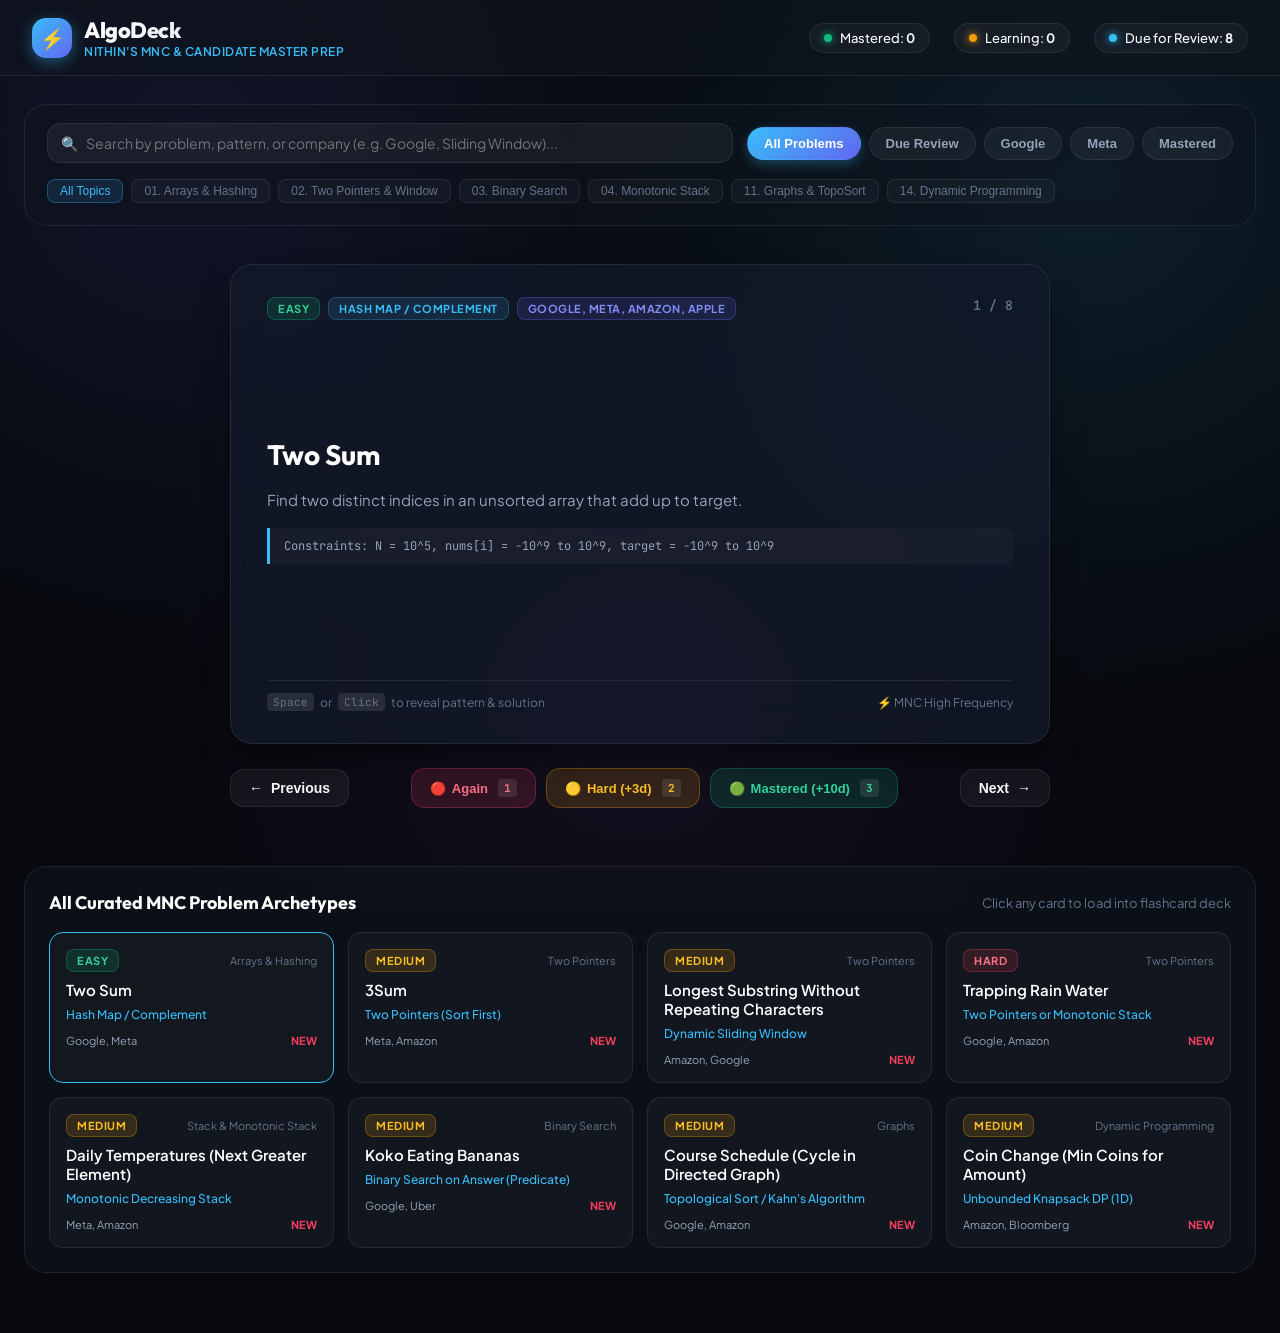
==== ui/index.html @ 0191e3c0 "Add AlgoDeck 3D Interactive Flashcard UI and Active Spaced Repetition engine" ====
<!DOCTYPE html>
<html lang="en">
<head>
  <meta charset="UTF-8">
  <meta name="viewport" content="width=device-width, initial-scale=1.0">
  <title>AlgoDeck — Nithin's MNC & Candidate Master Flashcards</title>
  <meta name="description" content="Personalized algorithmic flashcards and active recall engine for Tier-1 MNC interviews and Codeforces/LeetCode mastery.">
  <link rel="stylesheet" href="style.css">
</head>
<body>

  <!-- Header -->
  <header>
    <div class="brand-wrapper">
      <div class="brand-icon">⚡</div>
      <div>
        <h1 class="brand-title">AlgoDeck</h1>
        <div class="brand-subtitle">Nithin's MNC & Candidate Master Prep</div>
      </div>
    </div>

    <div class="stats-bar">
      <div class="stat-item">
        <span class="stat-dot emerald"></span>
        <span>Mastered: <strong id="statMastered">0</strong></span>
      </div>
      <div class="stat-item">
        <span class="stat-dot amber"></span>
        <span>Learning: <strong id="statLearning">0</strong></span>
      </div>
      <div class="stat-item">
        <span class="stat-dot cyan"></span>
        <span>Due for Review: <strong id="statDue">0</strong></span>
      </div>
    </div>
  </header>

  <!-- Main Content -->
  <main>

    <!-- Controls & Filters Strip -->
    <section class="controls-container">
      <div class="filter-row-top">
        <div class="search-input-wrapper">
          <span class="search-icon">🔍</span>
          <input type="text" id="searchInput" placeholder="Search by problem, pattern, or company (e.g. Google, Sliding Window)...">
        </div>

        <div class="tab-group">
          <button class="filter-btn active" data-filter="all">All Problems</button>
          <button class="filter-btn" data-filter="due">Due Review</button>
          <button class="filter-btn" data-filter="google">Google</button>
          <button class="filter-btn" data-filter="meta">Meta</button>
          <button class="filter-btn" data-filter="mastered">Mastered</button>
        </div>
      </div>

      <!-- Category Filter Chips -->
      <div class="filter-tags-scroll">
        <button class="tag-chip active" data-topic="all">All Topics</button>
        <button class="tag-chip" data-topic="Arrays & Hashing">01. Arrays & Hashing</button>
        <button class="tag-chip" data-topic="Two Pointers">02. Two Pointers & Window</button>
        <button class="tag-chip" data-topic="Binary Search">03. Binary Search</button>
        <button class="tag-chip" data-topic="Stack & Monotonic Stack">04. Monotonic Stack</button>
        <button class="tag-chip" data-topic="Graphs">11. Graphs & TopoSort</button>
        <button class="tag-chip" data-topic="Dynamic Programming">14. Dynamic Programming</button>
      </div>
    </section>

    <!-- Flashcard Arena -->
    <section class="flashcard-arena">
      <div class="card-perspective">
        <div class="flashcard-flipper" id="flashcardFlipper">
          
          <!-- FRONT FACE -->
          <div class="card-face card-front">
            <div class="card-top">
              <div class="badge-row">
                <span class="badge badge-medium" id="badgeDifficulty">Medium</span>
                <span class="badge badge-pattern" id="badgePattern">Two Pointers</span>
                <span class="badge badge-company" id="badgeCompanies">Google, Meta</span>
              </div>
              <div class="card-counter" id="cardCounter">1 / 8</div>
            </div>

            <div class="card-content">
              <h2 class="problem-title" id="problemTitle">Two Sum</h2>
              <p class="problem-teaser" id="problemTeaser">Find two distinct indices in an unsorted array that add up to target.</p>
              <div class="constraints-box" id="constraintsText">Constraints: N = 10^5, nums[i] = -10^9 to 10^9</div>
            </div>

            <div class="card-bottom">
              <div class="flip-hint">
                <span class="kbd">Space</span> or <span class="kbd">Click</span> to reveal pattern & solution
              </div>
              <div>⚡ MNC High Frequency</div>
            </div>
          </div>

          <!-- BACK FACE -->
          <div class="card-face card-back">
            <div class="card-top">
              <div class="solution-pattern-tag">
                <span>💡</span> <span id="backPatternTitle">Hash Map / Complement</span>
              </div>
              <div class="complexity-pill-row">
                <div class="comp-pill">Time: <span id="backTimeComp">O(N)</span></div>
                <div class="comp-pill">Space: <span id="backSpaceComp">O(N)</span></div>
              </div>
            </div>

            <div class="back-section">
              <p style="font-size: 14px; color: var(--text-main); line-height: 1.5;" id="backIntuition">
                Store seen numbers in an unordered_map. For each element x, check if target - x exists.
              </p>
              
              <div class="code-snippet-box" id="backCode">
unordered_map<int, int> seen;
// C++ solution here
              </div>

              <div class="pitfall-box" id="backPitfall">
                <span>⚠️</span>
                <span><strong>Pitfall:</strong> Cannot use same index twice. Check map before inserting!</span>
              </div>
            </div>

            <div class="card-bottom">
              <div class="flip-hint">
                <span class="kbd">Space</span> to flip back
              </div>
              <div style="color: var(--accent-emerald); font-weight: 600;">C++20 Optimal Solution</div>
            </div>
          </div>

        </div>
      </div>

      <!-- Action & Spaced Repetition Rating Toolbar -->
      <div class="action-toolbar">
        <button class="nav-btn" id="prevBtn" id="prevBtn">
          <span>←</span> Previous
        </button>

        <div class="rating-group">
          <button class="rate-btn again" id="rateAgain" title="Reset (Day 0)">
            <span>🔴</span> Again <span class="kbd" style="margin-left: 4px;">1</span>
          </button>
          <button class="rate-btn hard" id="rateHard" title="Due in 3 days (R1)">
            <span>🟡</span> Hard (+3d) <span class="kbd" style="margin-left: 4px;">2</span>
          </button>
          <button class="rate-btn good" id="rateGood" title="Mastered / Due in 10 days (R2)">
            <span>🟢</span> Mastered (+10d) <span class="kbd" style="margin-left: 4px;">3</span>
          </button>
        </div>

        <button class="nav-btn" id="nextBtn">
          Next <span>→</span>
        </button>
      </div>
    </section>

    <!-- Problem Table & Grid Explorer -->
    <section class="table-section">
      <div class="section-header-row">
        <h3 class="section-title">All Curated MNC Problem Archetypes</h3>
        <span style="font-size: 13px; color: var(--text-dim);">Click any card to load into flashcard deck</span>
      </div>
      <div class="problem-grid-list" id="problemsGrid">
        <!-- Rendered dynamically by app.js -->
      </div>
    </section>

  </main>

  <script src="app.js"></script>
</body>
</html>
---- ui/style.css ----
@import url('https://fonts.googleapis.com/css2?family=JetBrains+Mono:wght@400;500;700&family=Outfit:wght@300;400;500;600;700;800&family=Plus+Jakarta+Sans:wght@400;500;600;700&display=swap');

:root {
  --bg-deep: #07090e;
  --bg-surface: #0f141f;
  --bg-card: rgba(19, 26, 42, 0.75);
  --bg-card-hover: rgba(27, 37, 59, 0.85);
  --border-subtle: rgba(255, 255, 255, 0.08);
  --border-glow: rgba(56, 189, 248, 0.35);

  --accent-cyan: #38bdf8;
  --accent-indigo: #6366f1;
  --accent-purple: #a855f7;
  --accent-emerald: #10b981;
  --accent-rose: #f43f5e;
  --accent-amber: #f59e0b;

  --text-main: #f8fafc;
  --text-muted: #94a3b8;
  --text-dim: #64748b;

  --font-heading: 'Outfit', sans-serif;
  --font-body: 'Plus Jakarta Sans', sans-serif;
  --font-mono: 'JetBrains Mono', monospace;

  --radius-sm: 8px;
  --radius-md: 14px;
  --radius-lg: 22px;
  --radius-full: 9999px;
  
  --shadow-card: 0 20px 40px -15px rgba(0, 0, 0, 0.7);
  --shadow-glow: 0 0 25px -5px rgba(56, 189, 248, 0.25);
}

* {
  margin: 0;
  padding: 0;
  box-sizing: border-box;
}

body {
  background: radial-gradient(circle at 15% 15%, rgba(99, 102, 241, 0.12) 0%, transparent 40%),
              radial-gradient(circle at 85% 20%, rgba(56, 189, 248, 0.12) 0%, transparent 40%),
              radial-gradient(circle at 50% 80%, rgba(168, 85, 247, 0.08) 0%, transparent 50%),
              var(--bg-deep);
  background-attachment: fixed;
  color: var(--text-main);
  font-family: var(--font-body);
  min-height: 100vh;
  display: flex;
  flex-direction: column;
  overflow-x: hidden;
}

/* Custom Scrollbar */
::-webkit-scrollbar {
  width: 8px;
  height: 8px;
}
::-webkit-scrollbar-track {
  background: var(--bg-surface);
}
::-webkit-scrollbar-thumb {
  background: #1e293b;
  border-radius: var(--radius-full);
}
::-webkit-scrollbar-thumb:hover {
  background: #334155;
}

/* App Header */
header {
  border-bottom: 1px solid var(--border-subtle);
  background: rgba(15, 20, 31, 0.7);
  backdrop-filter: blur(16px);
  position: sticky;
  top: 0;
  z-index: 50;
  padding: 16px 32px;
  display: flex;
  align-items: center;
  justify-content: space-between;
}

.brand-wrapper {
  display: flex;
  align-items: center;
  gap: 12px;
}

.brand-icon {
  width: 40px;
  height: 40px;
  border-radius: var(--radius-md);
  background: linear-gradient(135deg, var(--accent-cyan), var(--accent-indigo));
  display: flex;
  align-items: center;
  justify-content: center;
  font-size: 20px;
  box-shadow: 0 4px 15px rgba(56, 189, 248, 0.4);
}

.brand-title {
  font-family: var(--font-heading);
  font-weight: 800;
  font-size: 22px;
  letter-spacing: -0.5px;
  background: linear-gradient(to right, #ffffff, #cbd5e1);
  -webkit-background-clip: text;
  -webkit-text-fill-color: transparent;
}

.brand-subtitle {
  font-size: 12px;
  color: var(--accent-cyan);
  font-weight: 600;
  letter-spacing: 0.5px;
  text-transform: uppercase;
}

.stats-bar {
  display: flex;
  align-items: center;
  gap: 24px;
}

.stat-item {
  display: flex;
  align-items: center;
  gap: 8px;
  background: rgba(255, 255, 255, 0.04);
  padding: 6px 14px;
  border-radius: var(--radius-full);
  border: 1px solid var(--border-subtle);
  font-size: 13px;
  font-weight: 500;
}

.stat-dot {
  width: 8px;
  height: 8px;
  border-radius: 50%;
}
.stat-dot.cyan { background: var(--accent-cyan); box-shadow: 0 0 8px var(--accent-cyan); }
.stat-dot.amber { background: var(--accent-amber); box-shadow: 0 0 8px var(--accent-amber); }
.stat-dot.emerald { background: var(--accent-emerald); box-shadow: 0 0 8px var(--accent-emerald); }

/* Main Container */
main {
  max-width: 1280px;
  margin: 0 auto;
  padding: 28px 24px 60px;
  width: 100%;
  flex: 1;
  display: flex;
  flex-direction: column;
  gap: 28px;
}

/* Control & Filter Strip */
.controls-container {
  display: flex;
  flex-direction: column;
  gap: 16px;
  background: rgba(15, 20, 31, 0.5);
  border: 1px solid var(--border-subtle);
  border-radius: var(--radius-lg);
  padding: 18px 22px;
  backdrop-filter: blur(12px);
}

.filter-row-top {
  display: flex;
  align-items: center;
  gap: 14px;
  flex-wrap: wrap;
}

.search-input-wrapper {
  position: relative;
  flex: 1;
  min-width: 260px;
}

.search-input-wrapper input {
  width: 100%;
  background: rgba(255, 255, 255, 0.05);
  border: 1px solid var(--border-subtle);
  border-radius: var(--radius-md);
  padding: 10px 14px 10px 38px;
  color: var(--text-main);
  font-size: 14px;
  font-family: var(--font-body);
  outline: none;
  transition: all 0.2s ease;
}

.search-input-wrapper input:focus {
  border-color: var(--accent-cyan);
  background: rgba(255, 255, 255, 0.08);
  box-shadow: 0 0 15px -3px rgba(56, 189, 248, 0.3);
}

.search-icon {
  position: absolute;
  left: 14px;
  top: 50%;
  transform: translateY(-50%);
  color: var(--text-dim);
  font-size: 14px;
  pointer-events: none;
}

.tab-group {
  display: flex;
  gap: 8px;
  flex-wrap: wrap;
}

.filter-btn {
  background: rgba(255, 255, 255, 0.05);
  border: 1px solid var(--border-subtle);
  color: var(--text-muted);
  padding: 8px 16px;
  border-radius: var(--radius-full);
  font-size: 13px;
  font-weight: 600;
  cursor: pointer;
  transition: all 0.2s ease;
}

.filter-btn:hover {
  background: rgba(255, 255, 255, 0.1);
  color: var(--text-main);
}

.filter-btn.active {
  background: linear-gradient(135deg, var(--accent-cyan), var(--accent-indigo));
  color: #ffffff;
  border-color: transparent;
  box-shadow: 0 4px 12px rgba(56, 189, 248, 0.3);
}

.filter-tags-scroll {
  display: flex;
  gap: 8px;
  overflow-x: auto;
  padding-bottom: 4px;
  scrollbar-width: thin;
}

.tag-chip {
  padding: 4px 12px;
  border-radius: var(--radius-sm);
  background: rgba(255, 255, 255, 0.03);
  border: 1px solid var(--border-subtle);
  font-size: 12px;
  color: var(--text-dim);
  cursor: pointer;
  white-space: nowrap;
  transition: all 0.15s ease;
}

.tag-chip:hover, .tag-chip.active {
  background: rgba(56, 189, 248, 0.12);
  color: var(--accent-cyan);
  border-color: rgba(56, 189, 248, 0.3);
}

/* Flashcard Arena */
.flashcard-arena {
  display: flex;
  flex-direction: column;
  align-items: center;
  gap: 24px;
  margin: 10px 0;
}

.card-perspective {
  perspective: 1600px;
  width: 100%;
  max-width: 820px;
  height: 480px;
}

.flashcard-flipper {
  width: 100%;
  height: 100%;
  position: relative;
  transform-style: preserve-3d;
  transition: transform 0.6s cubic-bezier(0.4, 0, 0.2, 1);
  cursor: pointer;
}

.flashcard-flipper.flipped {
  transform: rotateY(180deg);
}

.card-face {
  position: absolute;
  width: 100%;
  height: 100%;
  backface-visibility: hidden;
  -webkit-backface-visibility: hidden;
  border-radius: var(--radius-lg);
  padding: 32px 36px;
  background: var(--bg-card);
  border: 1px solid var(--border-subtle);
  box-shadow: var(--shadow-card);
  display: flex;
  flex-direction: column;
  justify-content: space-between;
  backdrop-filter: blur(20px);
  transition: border-color 0.3s ease, box-shadow 0.3s ease;
}

.card-perspective:hover .card-face {
  border-color: rgba(56, 189, 248, 0.3);
  box-shadow: var(--shadow-card), var(--shadow-glow);
}

.card-face.card-back {
  transform: rotateY(180deg);
  background: rgba(13, 19, 33, 0.95);
  border-color: rgba(99, 102, 241, 0.3);
}

/* Card Header & Badges */
.card-top {
  display: flex;
  justify-content: space-between;
  align-items: flex-start;
  gap: 12px;
}

.badge-row {
  display: flex;
  flex-wrap: wrap;
  gap: 8px;
  align-items: center;
}

.badge {
  font-size: 11px;
  font-weight: 700;
  text-transform: uppercase;
  letter-spacing: 0.5px;
  padding: 4px 10px;
  border-radius: var(--radius-sm);
  display: inline-flex;
  align-items: center;
  gap: 5px;
}

.badge-easy { background: rgba(16, 185, 129, 0.15); color: #34d399; border: 1px solid rgba(16, 185, 129, 0.3); }
.badge-medium { background: rgba(245, 158, 11, 0.15); color: #fbbf24; border: 1px solid rgba(245, 158, 11, 0.3); }
.badge-hard { background: rgba(244, 63, 94, 0.15); color: #fb7185; border: 1px solid rgba(244, 63, 94, 0.3); }

.badge-company {
  background: rgba(99, 102, 241, 0.15);
  color: #818cf8;
  border: 1px solid rgba(99, 102, 241, 0.3);
}

.badge-pattern {
  background: rgba(56, 189, 248, 0.12);
  color: var(--accent-cyan);
  border: 1px solid rgba(56, 189, 248, 0.25);
}

.card-counter {
  font-family: var(--font-mono);
  font-size: 13px;
  color: var(--text-dim);
  font-weight: 600;
}

/* Card Body Content */
.card-content {
  flex: 1;
  display: flex;
  flex-direction: column;
  justify-content: center;
  gap: 16px;
  margin: 16px 0;
}

.problem-title {
  font-family: var(--font-heading);
  font-size: 28px;
  font-weight: 700;
  line-height: 1.25;
  color: #ffffff;
}

.problem-teaser {
  color: var(--text-muted);
  font-size: 15px;
  line-height: 1.6;
}

.constraints-box {
  background: rgba(255, 255, 255, 0.03);
  border-left: 3px solid var(--accent-cyan);
  padding: 10px 14px;
  border-radius: 0 var(--radius-sm) var(--radius-sm) 0;
  font-family: var(--font-mono);
  font-size: 12px;
  color: var(--text-muted);
}

/* Back Face Content */
.back-section {
  display: flex;
  flex-direction: column;
  gap: 14px;
}

.solution-pattern-tag {
  display: flex;
  align-items: center;
  gap: 8px;
  font-family: var(--font-heading);
  font-size: 18px;
  font-weight: 700;
  color: var(--accent-cyan);
}

.complexity-pill-row {
  display: flex;
  gap: 12px;
}

.comp-pill {
  background: rgba(255, 255, 255, 0.05);
  border: 1px solid var(--border-subtle);
  padding: 4px 12px;
  border-radius: var(--radius-full);
  font-family: var(--font-mono);
  font-size: 12px;
  color: var(--text-muted);
}
.comp-pill span {
  color: var(--accent-emerald);
  font-weight: 700;
}

.code-snippet-box {
  background: #090d16;
  border: 1px solid rgba(255, 255, 255, 0.08);
  border-radius: var(--radius-md);
  padding: 14px 16px;
  font-family: var(--font-mono);
  font-size: 13px;
  line-height: 1.5;
  color: #38bdf8;
  max-height: 170px;
  overflow-y: auto;
  white-space: pre;
}

.pitfall-box {
  background: rgba(244, 63, 94, 0.08);
  border: 1px solid rgba(244, 63, 94, 0.2);
  border-radius: var(--radius-sm);
  padding: 10px 14px;
  font-size: 13px;
  color: #fda4af;
  display: flex;
  align-items: flex-start;
  gap: 8px;
}

/* Card Bottom Hint */
.card-bottom {
  display: flex;
  justify-content: space-between;
  align-items: center;
  font-size: 12px;
  color: var(--text-dim);
  border-top: 1px solid var(--border-subtle);
  padding-top: 12px;
}

.flip-hint {
  display: flex;
  align-items: center;
  gap: 6px;
}
.kbd {
  background: rgba(255, 255, 255, 0.1);
  padding: 2px 6px;
  border-radius: 4px;
  font-family: var(--font-mono);
  font-size: 11px;
}

/* Flashcard Action Toolbar */
.action-toolbar {
  display: flex;
  align-items: center;
  gap: 16px;
  width: 100%;
  max-width: 820px;
  justify-content: space-between;
}

.nav-btn {
  background: rgba(255, 255, 255, 0.05);
  border: 1px solid var(--border-subtle);
  color: var(--text-main);
  padding: 10px 18px;
  border-radius: var(--radius-md);
  font-size: 14px;
  font-weight: 600;
  cursor: pointer;
  display: flex;
  align-items: center;
  gap: 8px;
  transition: all 0.2s ease;
}

.nav-btn:hover:not(:disabled) {
  background: rgba(255, 255, 255, 0.12);
  transform: translateY(-2px);
}
.nav-btn:disabled {
  opacity: 0.3;
  cursor: not-allowed;
}

.rating-group {
  display: flex;
  gap: 10px;
}

.rate-btn {
  padding: 10px 18px;
  border-radius: var(--radius-md);
  font-size: 13px;
  font-weight: 700;
  cursor: pointer;
  border: 1px solid transparent;
  transition: all 0.2s cubic-bezier(0.4, 0, 0.2, 1);
  display: flex;
  align-items: center;
  gap: 6px;
}

.rate-btn:hover {
  transform: translateY(-2px);
}

.rate-btn.again {
  background: rgba(244, 63, 94, 0.15);
  color: #fb7185;
  border-color: rgba(244, 63, 94, 0.3);
}
.rate-btn.again:hover {
  background: rgba(244, 63, 94, 0.25);
  box-shadow: 0 4px 15px rgba(244, 63, 94, 0.3);
}

.rate-btn.hard {
  background: rgba(245, 158, 11, 0.15);
  color: #fbbf24;
  border-color: rgba(245, 158, 11, 0.3);
}
.rate-btn.hard:hover {
  background: rgba(245, 158, 11, 0.25);
  box-shadow: 0 4px 15px rgba(245, 158, 11, 0.3);
}

.rate-btn.good {
  background: rgba(16, 185, 129, 0.15);
  color: #34d399;
  border-color: rgba(16, 185, 129, 0.3);
}
.rate-btn.good:hover {
  background: rgba(16, 185, 129, 0.25);
  box-shadow: 0 4px 15px rgba(16, 185, 129, 0.3);
}

/* Problem Table Grid View */
.table-section {
  margin-top: 20px;
  background: rgba(15, 20, 31, 0.6);
  border: 1px solid var(--border-subtle);
  border-radius: var(--radius-lg);
  padding: 24px;
  backdrop-filter: blur(14px);
}

.section-header-row {
  display: flex;
  justify-content: space-between;
  align-items: center;
  margin-bottom: 18px;
}

.section-title {
  font-family: var(--font-heading);
  font-size: 18px;
  font-weight: 700;
  color: #ffffff;
}

.problem-grid-list {
  display: grid;
  grid-template-columns: repeat(auto-fill, minmax(280px, 1fr));
  gap: 14px;
}

.mini-card {
  background: rgba(255, 255, 255, 0.03);
  border: 1px solid var(--border-subtle);
  border-radius: var(--radius-md);
  padding: 16px;
  cursor: pointer;
  transition: all 0.2s ease;
  display: flex;
  flex-direction: column;
  gap: 8px;
}

.mini-card:hover {
  background: rgba(255, 255, 255, 0.07);
  border-color: var(--accent-cyan);
  transform: translateY(-2px);
  box-shadow: 0 8px 20px rgba(0, 0, 0, 0.4);
}

.mini-card-title {
  font-weight: 600;
  font-size: 15px;
  color: #ffffff;
}

.mini-card-meta {
  display: flex;
  justify-content: space-between;
  align-items: center;
  font-size: 11px;
}

/* Responsive adjustments */
@media (max-width: 768px) {
  header {
    padding: 14px 18px;
    flex-direction: column;
    gap: 12px;
  }
  .card-perspective {
    height: 540px;
  }
  .card-face {
    padding: 20px 22px;
  }
  .action-toolbar {
    flex-direction: column;
    gap: 12px;
  }
  .rating-group {
    width: 100%;
    justify-content: space-between;
  }
}
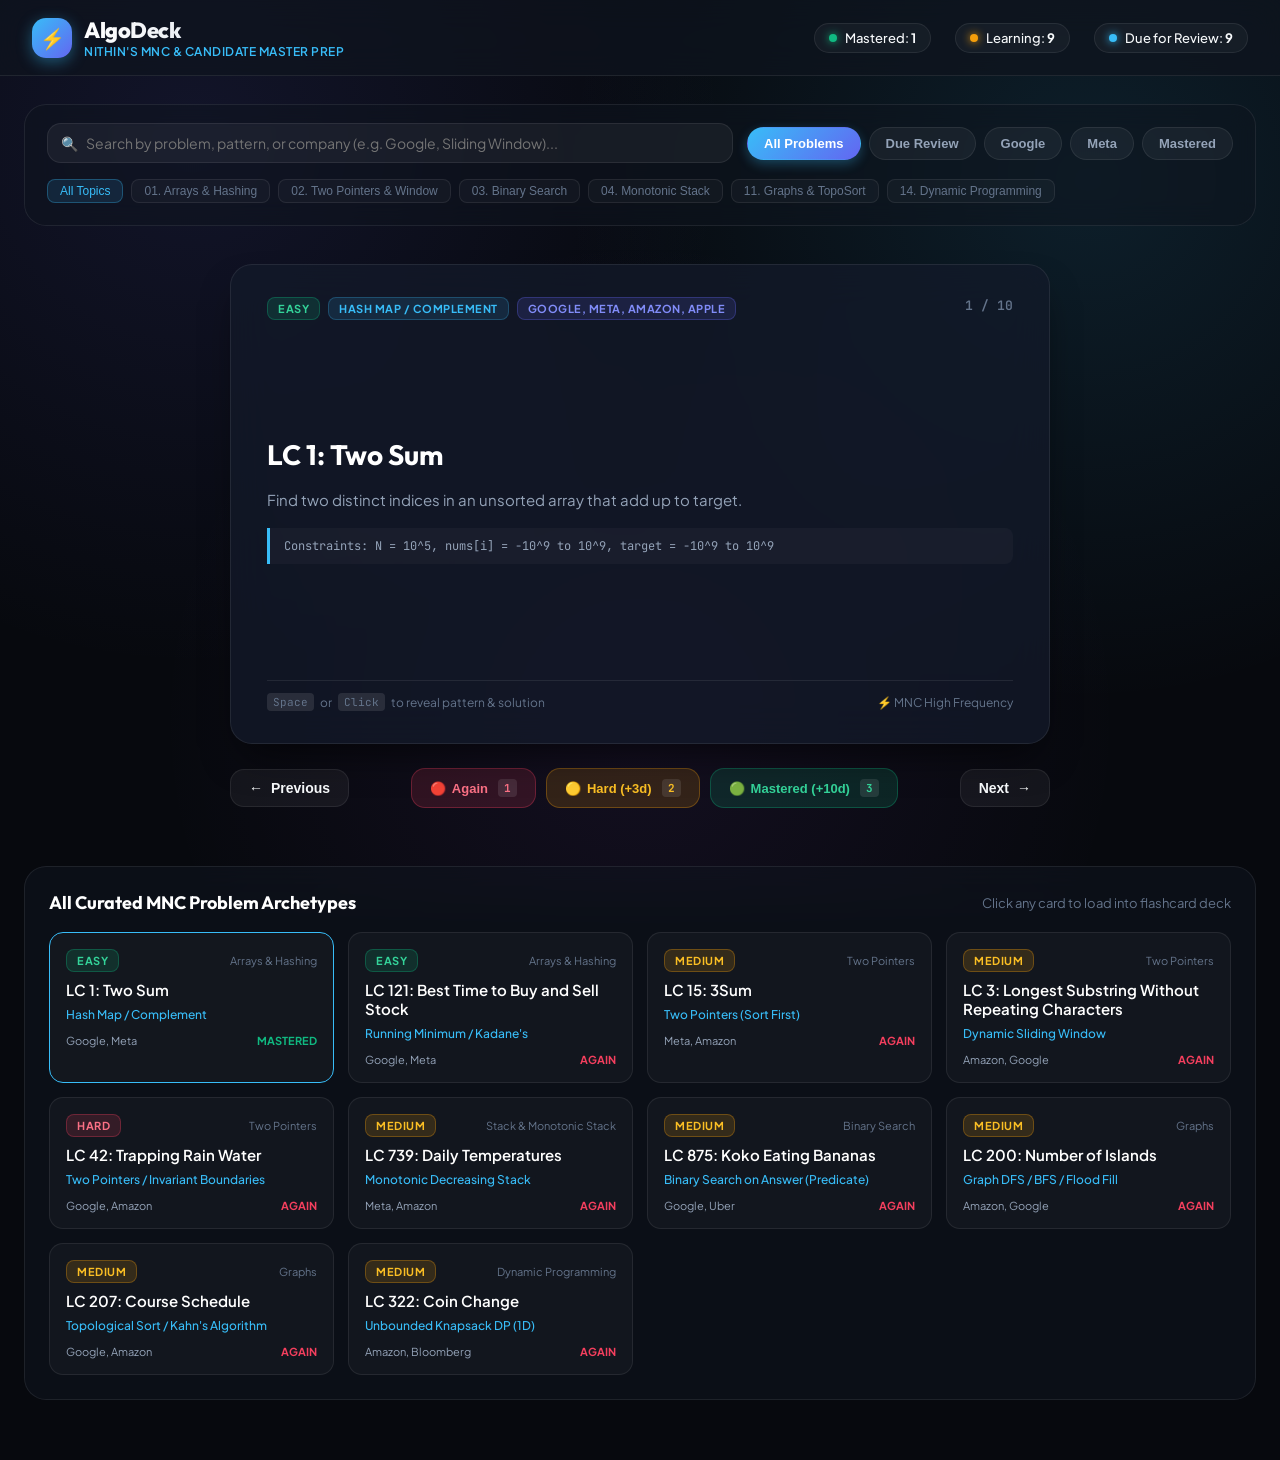
==== commit 80d8c09d: "Add FastAPI backend server and live C++ test compilation in AlgoDeck" ====
--- a/ui/index.html
+++ b/ui/index.html
@@ -75,7 +75,7 @@
           <!-- FRONT FACE -->
           <div class="card-face card-front">
             <div class="card-top">
-              <div class="badge-row">
+              <div class="badge-row" id="badgeRow">
                 <span class="badge badge-medium" id="badgeDifficulty">Medium</span>
                 <span class="badge badge-pattern" id="badgePattern">Two Pointers</span>
                 <span class="badge badge-company" id="badgeCompanies">Google, Meta</span>
@@ -122,6 +122,17 @@
               <div class="pitfall-box" id="backPitfall">
                 <span>⚠️</span>
                 <span><strong>Pitfall:</strong> Cannot use same index twice. Check map before inserting!</span>
+              </div>
+
+              <!-- Live Local C++ Test Runner -->
+              <div style="display: flex; flex-direction: column; gap: 8px; margin-top: 4px;">
+                <div style="display: flex; justify-content: space-between; align-items: center;">
+                  <button id="runCppBtn" style="background: rgba(16, 185, 129, 0.2); border: 1px solid rgba(16, 185, 129, 0.4); color: #34d399; padding: 6px 14px; border-radius: var(--radius-sm); font-size: 12px; font-weight: 700; cursor: pointer; display: flex; align-items: center; gap: 6px;">
+                    ▶ Run C++ Tests on Mac
+                  </button>
+                  <span id="runStatus" style="font-size: 11px; color: var(--text-dim); font-family: var(--font-mono);"></span>
+                </div>
+                <pre id="runOutput" style="display: none; background: #050811; border: 1px solid var(--border-subtle); border-radius: var(--radius-sm); padding: 8px 12px; font-family: var(--font-mono); font-size: 11px; color: #a5f3fc; max-height: 80px; overflow-y: auto; white-space: pre-wrap;"></pre>
               </div>
             </div>
 
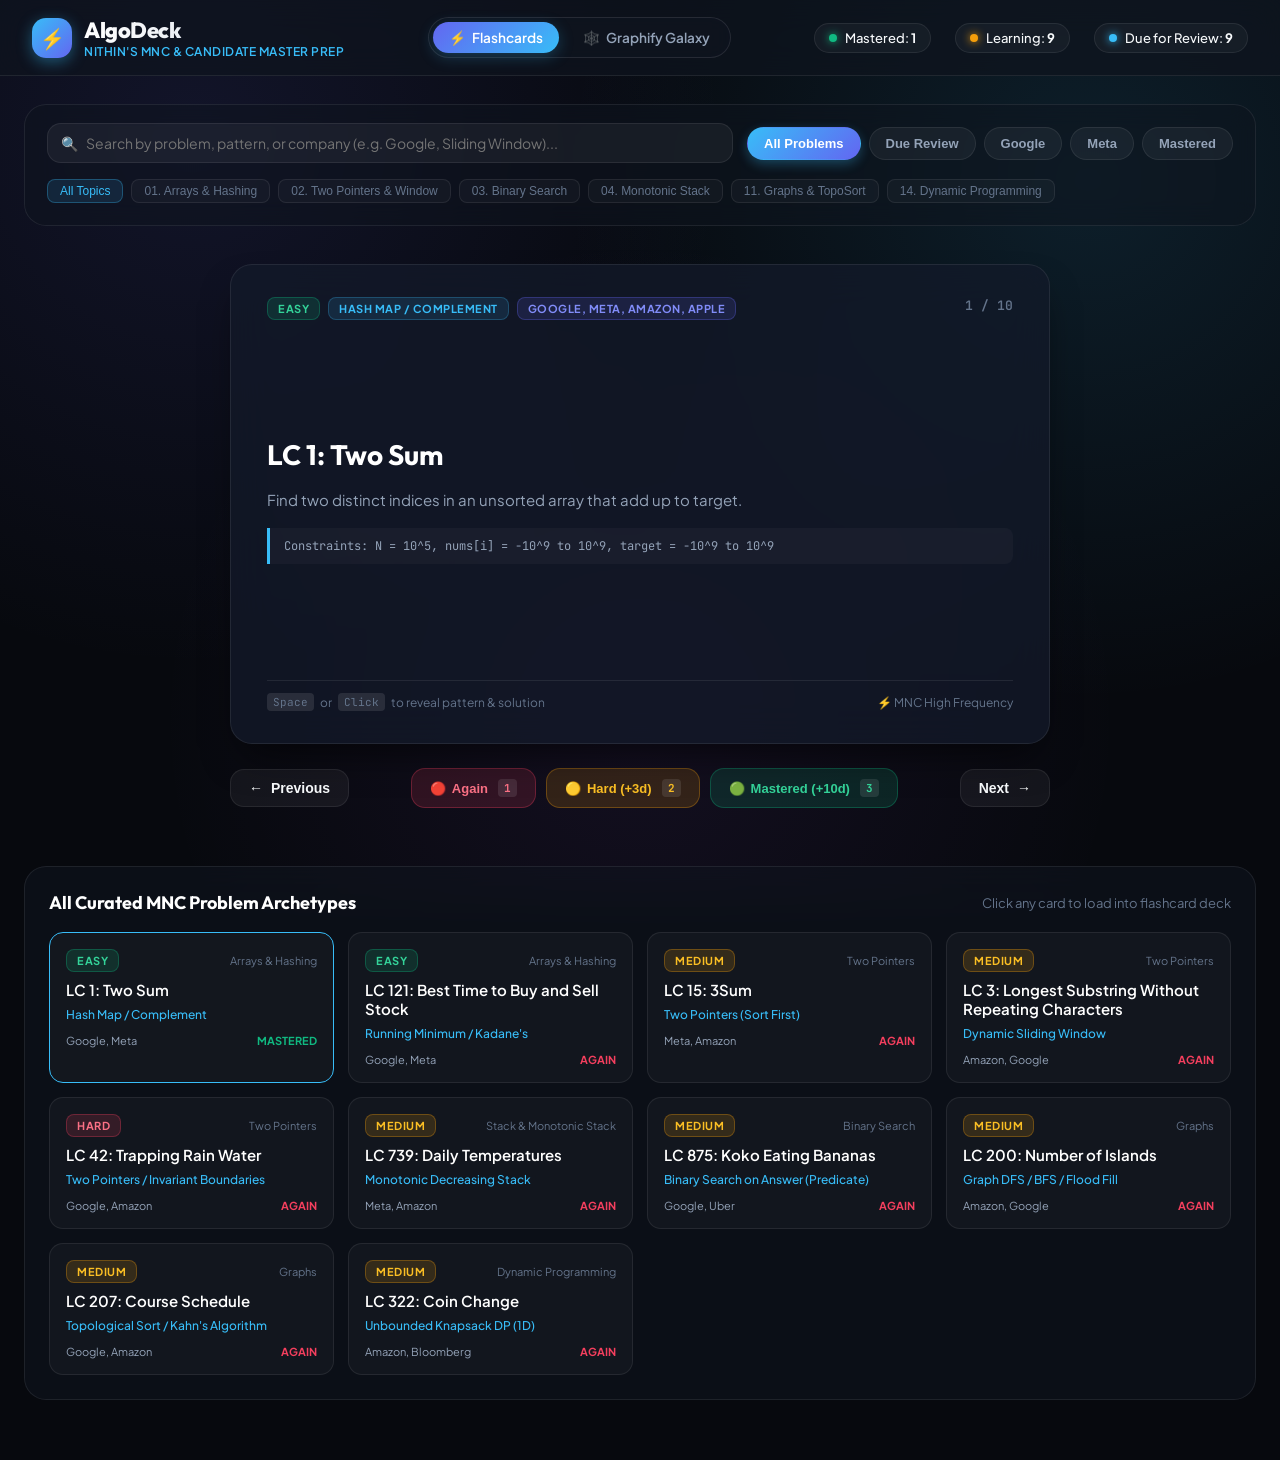
==== commit ee2dd15b: "feat(galaxy): unify constellation architecture, eliminate clumping, and add brain memory model" ====
--- a/ui/index.html
+++ b/ui/index.html
@@ -17,6 +17,16 @@
         <h1 class="brand-title">AlgoDeck</h1>
         <div class="brand-subtitle">Nithin's MNC & Candidate Master Prep</div>
       </div>
+    </div>
+
+    <!-- Navigation Bar -->
+    <div style="display: flex; gap: 8px; background: rgba(15, 20, 31, 0.75); backdrop-filter: blur(12px); padding: 4px; border-radius: var(--radius-full); border: 1px solid rgba(255, 255, 255, 0.1);">
+      <a href="index.html" style="padding: 7px 16px; border-radius: var(--radius-full); font-size: 0.85rem; font-weight: 600; text-decoration: none; background: linear-gradient(135deg, var(--accent-indigo), var(--accent-cyan)); color: #fff; display: flex; align-items: center; gap: 6px; box-shadow: 0 4px 15px rgba(56, 189, 248, 0.25);">
+        <span>⚡</span> Flashcards
+      </a>
+      <a href="graph.html" style="padding: 7px 16px; border-radius: var(--radius-full); font-size: 0.85rem; font-weight: 600; text-decoration: none; color: var(--text-muted); display: flex; align-items: center; gap: 6px; transition: all 0.2s ease;">
+        <span>🕸️</span> Graphify Galaxy
+      </a>
     </div>
 
     <div class="stats-bar">
